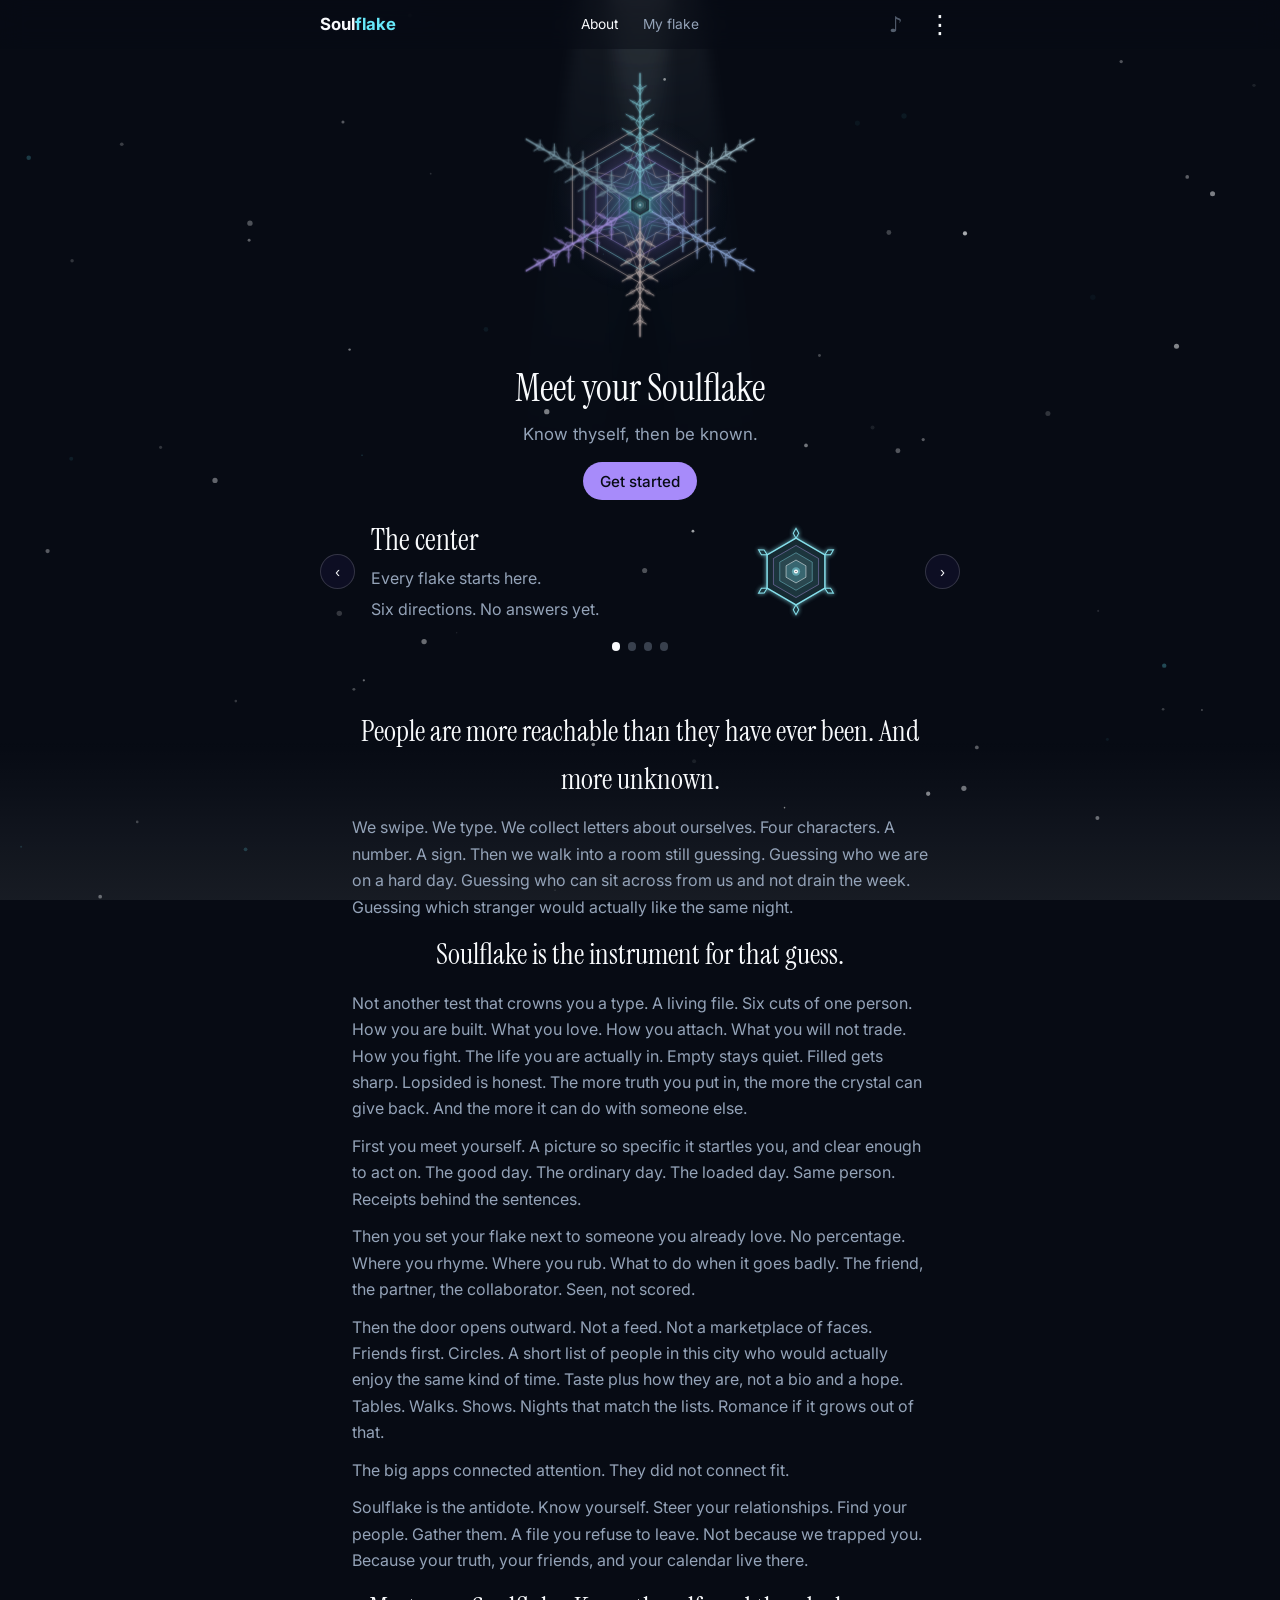
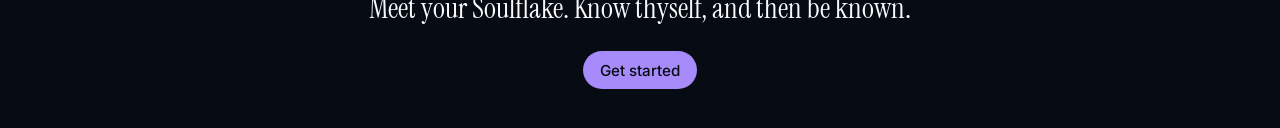
==== index.html @ 06330b5c "Tighter Get started button and less space around it." ====
<!DOCTYPE html>
<html lang="en">
<head>
<meta charset="utf-8" />
<meta name="viewport" content="width=device-width, initial-scale=1" />
<title>Soulflake</title>
<meta name="theme-color" content="#070B14" />
<meta property="og:title" content="Soulflake">
<meta property="og:description" content="Know thyself, and then be known.">
<meta property="og:image" content="https://soulflake.justinterranova.com/assets/share-og.png">
<link rel="icon" type="image/png" href="assets/favicon.png" />
<link href="https://fonts.googleapis.com/css2?family=Instrument+Serif:ital@0;1&family=Inter:wght@400;500;600;700&display=swap" rel="stylesheet" />
<link rel="stylesheet" href="assets/site.css?v=btn2" />
</head>
<body>
<canvas id="snow"></canvas>
<div class="rays"><b></b><b></b><b></b></div>
<div class="ground"></div>
<audio id="ambient" loop src="assets/audio/index-Frozen-Star.mp3"></audio>
<header class="bar">
<div class="wrap top">
  <button type="button" class="wordmark" id="go-welcome">Soul<span class="flake">flake</span></button>
  <div class="nav">
    <button type="button" class="go" data-go="welcome">About</button>
    <button type="button" class="go" data-go="me">My flake</button>
  </div>
  <div class="tools">
    <button type="button" class="icon-btn" id="sound">♪</button>
    <button type="button" class="icon-btn" id="more">&#8942;</button>
    <div class="menu" id="menu">
      <button type="button" data-go="welcome">About</button>
      <button type="button" data-go="me">My flake</button>
      <button type="button" id="menu-reset">Reset</button>
      <button type="button" disabled>Export</button>
      <button type="button" disabled>Import</button>
    </div>
  </div>
</div>
</header>
<main class="wrap" id="view"></main>
<script src="assets/site.js?v=split1"></script>
<script src="assets/sound.js?v=fade6"></script>
</body>
</html>
---- assets/site.css ----
:root{--midnight:#070B14;--violet:#A78BFA;--frost:#F8FAFC;--graphite:#94A3B8}
*{box-sizing:border-box}html,body{margin:0;background:var(--midnight);color:var(--frost);font-family:Inter,system-ui,sans-serif}
button{font-family:inherit;cursor:pointer}
.rays,.rays b{position:fixed;inset:0;pointer-events:none;z-index:0}
.rays{background:none}
.rays b{left:50%;top:-12%;width:7vw;height:88%;background:linear-gradient(180deg, rgba(248,250,252,.22), rgba(103,232,249,.04) 42%, transparent 78%);filter:blur(7px);transform-origin:50% 0;opacity:.38}
.rays b:nth-child(1){transform:translateX(-50%) rotate(-8deg);animation:shimmerRay 7.5s ease-in-out infinite}
.rays b:nth-child(2){transform:translateX(-50%) rotate(0deg);width:5vw;opacity:.28;animation:shimmerRay 9s ease-in-out infinite .8s}
.rays b:nth-child(3){transform:translateX(-50%) rotate(8deg);animation:shimmerRay 8.2s ease-in-out infinite 1.6s}
@keyframes shimmerRay{0%,100%{opacity:.34}50%{opacity:.16}}
#snow{position:fixed;inset:0;width:100%;height:100%;pointer-events:none;z-index:1}
.ground{position:fixed;left:0;right:0;bottom:0;height:18vh;pointer-events:none;z-index:2;background:linear-gradient(180deg,transparent,rgba(248,250,252,.07))}
.bar{position:sticky;top:0;z-index:20;background:rgba(7,11,20,.5);backdrop-filter:blur(12px)}
.wrap{position:relative;z-index:2;width:min(40rem,calc(100% - 2rem));margin:0 auto}
.top{display:grid;grid-template-columns:1fr auto 1fr;align-items:center;padding:.28rem 0;gap:.35rem}
.wordmark{justify-self:start;font-weight:700;font-size:1.05rem;color:#F8FAFC;background:none;border:0;padding:0}.wordmark .flake{color:#67E8F9}
.nav{display:flex;align-items:center;gap:.7rem}
.nav .go{min-height:32px;border:0;background:transparent;color:var(--graphite);font:inherit;font-size:.86rem}
body:not(.me) .nav [data-go="welcome"],body.me .nav [data-go="me"]{color:var(--frost)}
.tools{justify-self:end;display:flex;align-items:center;gap:.25rem;position:relative}
.icon-btn{width:40px;height:40px;border:0;background:transparent;color:var(--frost);font-size:1.35rem;line-height:1;padding:0}
#more{font-size:1.55rem}
.icon-btn.on{color:var(--frost);opacity:1}
.icon-btn.off{color:var(--graphite);opacity:.55}
.menu{display:none;position:absolute;right:0;top:calc(100% + .35rem);min-width:10.5rem;padding:.35rem;border-radius:12px;background:rgba(7,11,20,.92);border:1px solid rgba(248,250,252,.12)}
.menu.open{display:block}
.menu button{display:block;width:100%;text-align:left;border:0;background:transparent;color:var(--frost);font:inherit;font-size:.92rem;padding:.55rem .7rem;border-radius:8px}
.menu button[disabled]{color:var(--graphite);opacity:.45}
.hero{text-align:center;padding:.35rem 0 .55rem}
h1{font-family:"Instrument Serif",serif;font-weight:400;font-size:clamp(1.7rem,5vw,2.4rem);margin:0 0 .7rem}
h2{font-family:"Instrument Serif",serif;font-weight:400;font-size:clamp(1.4rem,4vw,1.85rem);margin:0 0 .45rem}
.rotate{min-height:2rem;max-width:32rem;margin:0 auto .4rem;color:var(--graphite);font-size:1.05rem;opacity:0;transition:opacity 1.8s linear}
.btn{display:inline-flex;align-items:center;justify-content:center;min-height:38px;border-radius:999px;padding:.45rem 1.05rem;font-weight:500;font-size:.95rem;border:0;background:var(--violet);color:var(--midnight)}
.hero-stage{width:min(300px,78vw);margin:0 auto .5rem}
.hero-stage svg{width:100%;height:auto;display:block}
.hero-flake .flake{opacity:1}
.hero-flake .core{transform-origin:0 0;animation:wash 7s ease-in-out infinite;animation-delay:-3.5s}
.hero-flake .spin-bands{transform-origin:0 0;animation:spin-cw 70s linear infinite;animation-delay:-12s}
.hero-flake .spin-crystal{transform-origin:0 0;animation:spin-ccw 56s linear infinite;animation-delay:-9s}
.hero-flake .nucleus{transform:scale(.45);transform-origin:0 0}
@keyframes intro{from{opacity:0}to{opacity:1}}
@keyframes spin-cw{to{transform:rotate(360deg)}}
@keyframes spin-ccw{to{transform:rotate(-360deg)}}
@keyframes wash{0%,100%{opacity:.08;transform:scale(.78)}50%{opacity:.85;transform:scale(1.14)}}
.hero-seed{display:block;width:min(168px,42vw);height:auto;aspect-ratio:1/1;margin:0 auto .7rem}
.name-ask{max-width:22rem;margin:1.1rem auto 0;text-align:center}
body.seated .name-ask{display:none}
.you{display:none;margin:.35rem 0 0;color:var(--graphite)}
body.seated .you{display:block}
.file-row{display:flex;justify-content:center;gap:.55rem;flex-wrap:wrap;margin:1.1rem 0 0}
.file-row .ghost,.name-ask .ghost{min-height:44px;border-radius:999px;padding:.55rem 1rem;border:1px solid rgba(248,250,252,.16);background:transparent;color:var(--frost);font:inherit}
.file-row .ghost[disabled]{opacity:.35;color:var(--graphite);cursor:not-allowed}
.name-ask p.hint{margin:.35rem 0 .9rem;color:var(--graphite)}
.name-ask input{width:100%;min-height:52px;border-radius:14px;border:1px solid rgba(248,250,252,.16);background:rgba(26,21,64,.35);color:var(--frost);font:inherit;font-size:1.1rem;text-align:center}
.name-ask .row{display:flex;gap:.6rem;justify-content:center;flex-wrap:wrap;margin-top:.85rem}
.name-ask .ghost{min-height:52px;padding:.7rem 1.2rem}
.name-ask .picks{display:flex;flex-wrap:wrap;gap:.45rem;justify-content:center}
.name-ask .picks button{min-height:46px;border-radius:999px;padding:.55rem 1rem;border:1px solid rgba(248,250,252,.16);background:rgba(26,21,64,.35);color:var(--frost);font:inherit}
.pitch{padding:.4rem 0 1.2rem}
.slide-row{display:flex;align-items:center;gap:1rem}
.slide-btn{flex:0 0 2.2rem;height:2.2rem;border-radius:999px;border:1px solid rgba(248,250,252,.16);background:rgba(26,21,64,.35);color:var(--frost)}
.slides{flex:1;min-width:0}
.block{margin:0;display:none;align-items:center;gap:1rem}
.block.on{display:flex;flex-direction:row-reverse}
.block img{width:42%;flex:0 0 42%;height:auto;background:transparent}
.block .copy{flex:1}
.block p{color:var(--graphite);line-height:1.6;margin:.35rem 0 0}
.dots{display:flex;justify-content:center;gap:.45rem;margin:.85rem 0 0}
.dots button{width:.55rem;height:.55rem;padding:0;border-radius:999px;border:0;background:rgba(148,163,184,.35)}
.dots button.on{background:var(--frost)}
.vision{max-width:36rem;margin:2.4rem auto 1.2rem}
.vision p{color:var(--graphite);line-height:1.65;margin:.7rem 0}
.vision .fancy{font-family:"Instrument Serif",serif;text-align:center;color:var(--frost);font-size:clamp(1.3rem,3.6vw,1.8rem)}
.bottom{text-align:center;padding:0 0 2.4rem}
@media (max-width:640px){.block.on{flex-direction:column}.block img{width:100%;flex:none}}
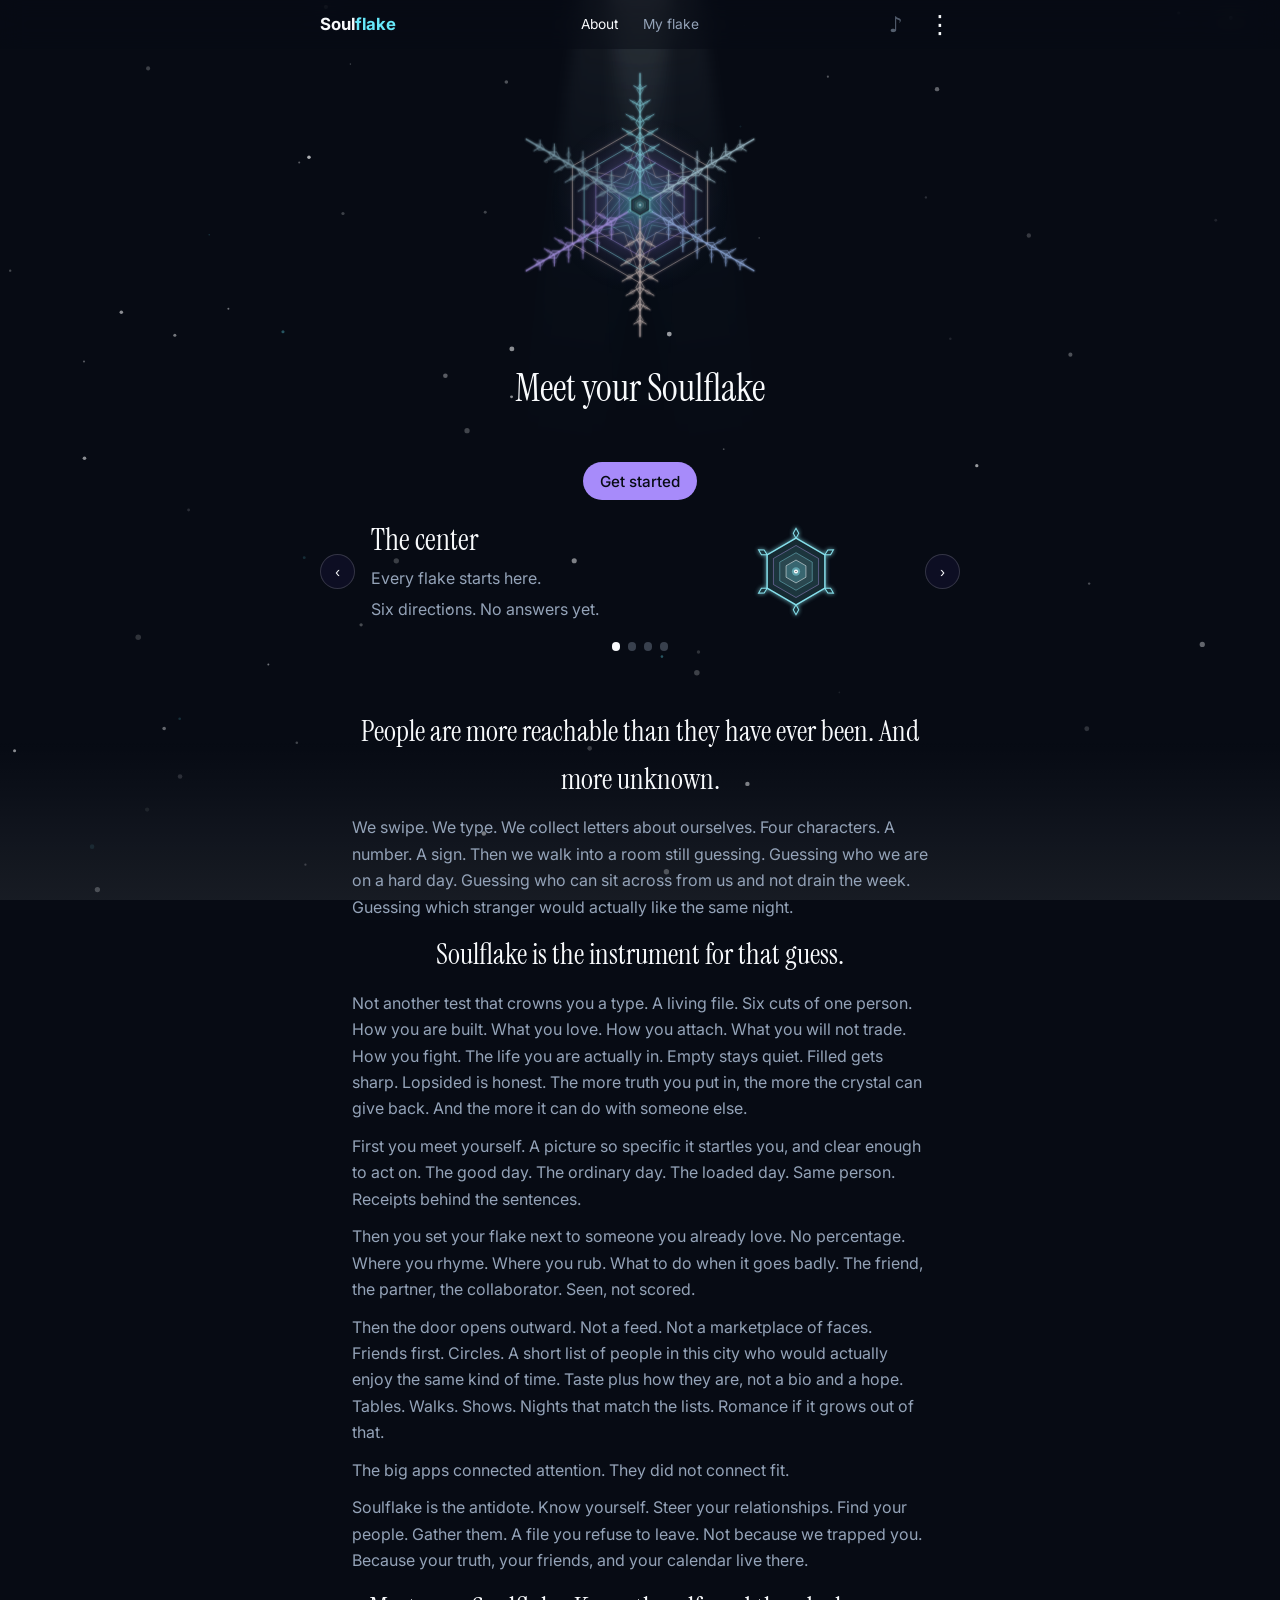
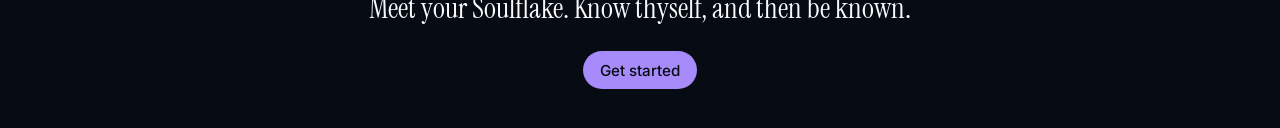
==== commit c6f259f2: "My flake intake uses locked nucleus beats 1, 2, 5, 8." ====
--- a/index.html
+++ b/index.html
@@ -38,7 +38,7 @@
 </div>
 </header>
 <main class="wrap" id="view"></main>
-<script src="assets/site.js?v=split1"></script>
+<script src="assets/site.js?v=beats1"></script>
 <script src="assets/sound.js?v=fade6"></script>
 </body>
 </html>
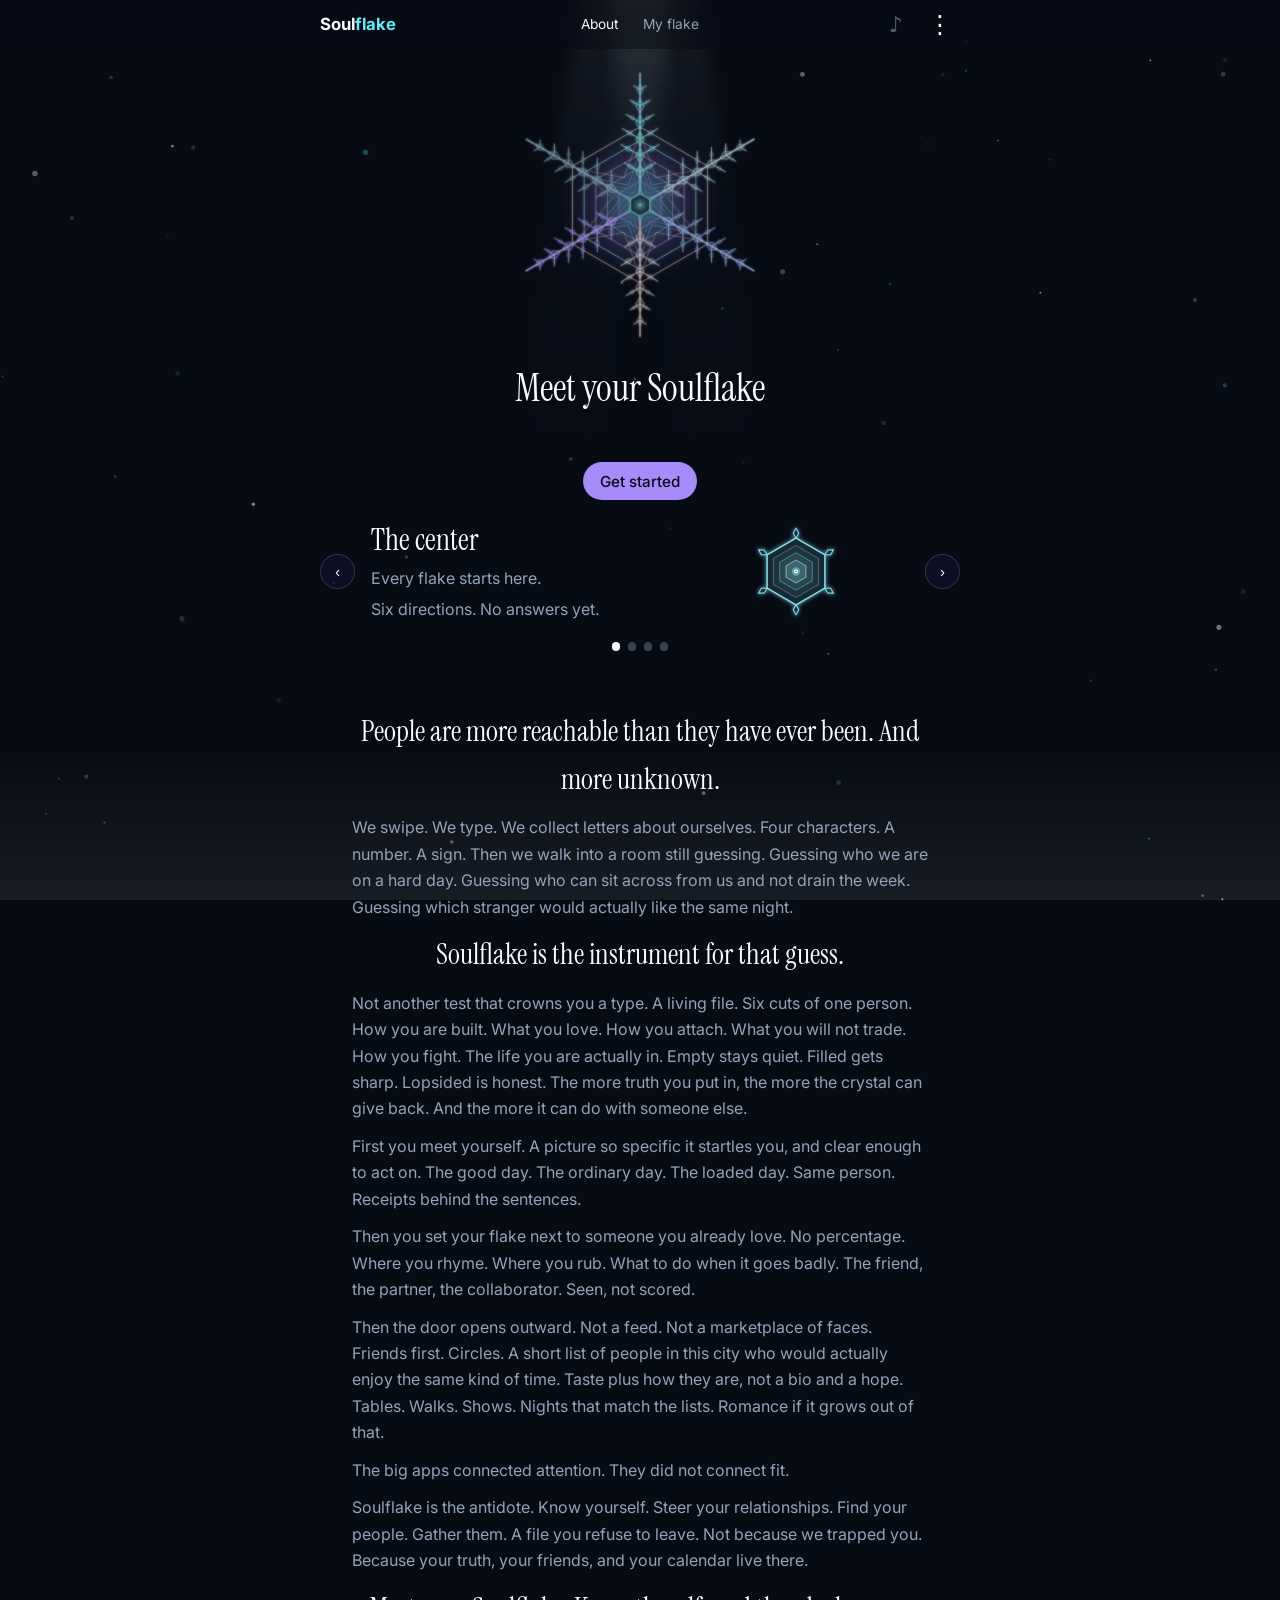
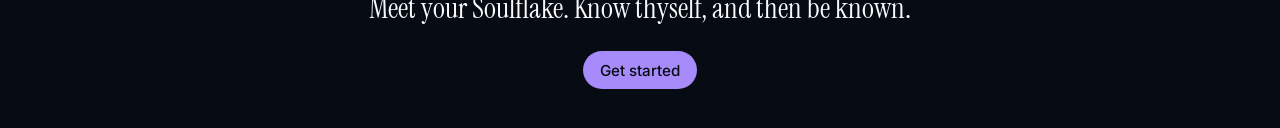
==== commit 92358055: "My flake nucleus uses the Welcome stage size and zooms the viewBox." ====
--- a/index.html
+++ b/index.html
@@ -38,7 +38,7 @@
 </div>
 </header>
 <main class="wrap" id="view"></main>
-<script src="assets/site.js?v=beats1"></script>
+<script src="assets/site.js?v=beats2"></script>
 <script src="assets/sound.js?v=fade6"></script>
 </body>
 </html>
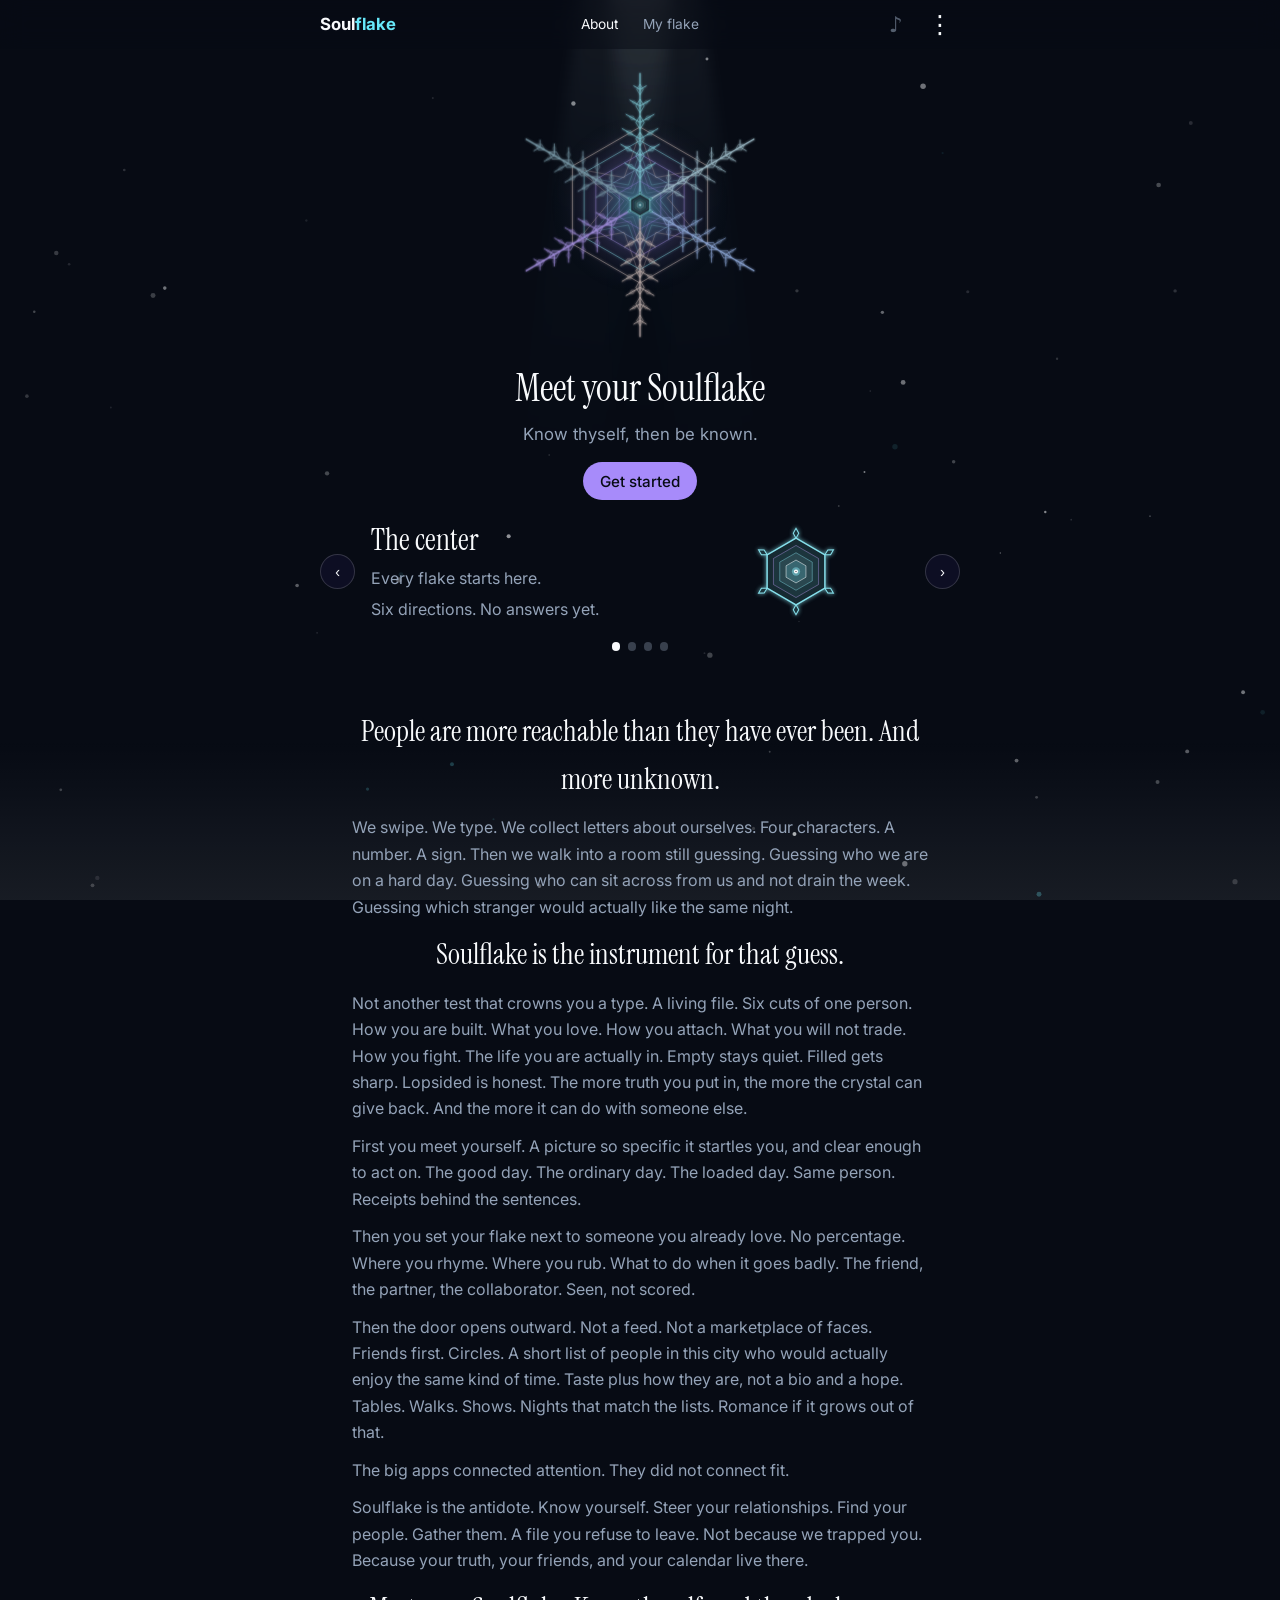
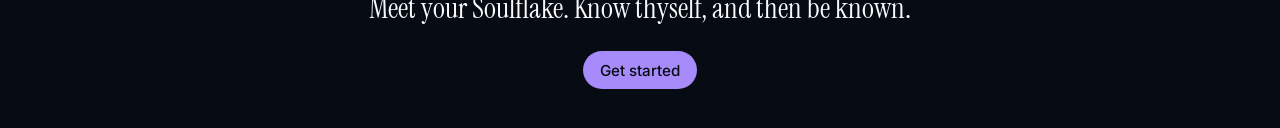
==== commit 4a7ee920: "Fix My flake nucleus frame size, zoom, and beat order." ====
--- a/index.html
+++ b/index.html
@@ -10,7 +10,7 @@
 <meta property="og:image" content="https://soulflake.justinterranova.com/assets/share-og.png">
 <link rel="icon" type="image/png" href="assets/favicon.png" />
 <link href="https://fonts.googleapis.com/css2?family=Instrument+Serif:ital@0;1&family=Inter:wght@400;500;600;700&display=swap" rel="stylesheet" />
-<link rel="stylesheet" href="assets/site.css?v=btn2" />
+<link rel="stylesheet" href="assets/site.css?v=zoom1" />
 </head>
 <body>
 <canvas id="snow"></canvas>
@@ -38,7 +38,7 @@
 </div>
 </header>
 <main class="wrap" id="view"></main>
-<script src="assets/site.js?v=beats2"></script>
+<script src="assets/site.js?v=beats3"></script>
 <script src="assets/sound.js?v=fade6"></script>
 </body>
 </html>
--- a/assets/site.css
+++ b/assets/site.css
@@ -31,8 +31,14 @@
 h2{font-family:"Instrument Serif",serif;font-weight:400;font-size:clamp(1.4rem,4vw,1.85rem);margin:0 0 .45rem}
 .rotate{min-height:2rem;max-width:32rem;margin:0 auto .4rem;color:var(--graphite);font-size:1.05rem;opacity:0;transition:opacity 1.8s linear}
 .btn{display:inline-flex;align-items:center;justify-content:center;min-height:38px;border-radius:999px;padding:.45rem 1.05rem;font-weight:500;font-size:.95rem;border:0;background:var(--violet);color:var(--midnight)}
-.hero-stage{width:min(300px,78vw);margin:0 auto .5rem}
+.hero-stage{width:min(300px,78vw);aspect-ratio:1/1;margin:0 auto .5rem}
 .hero-stage svg{width:100%;height:auto;display:block}
+.me-stage{overflow:hidden;display:grid;place-items:center}
+.me-stage img{width:400px;height:400px;max-width:none;transform-origin:center center}
+.me-stage.z1 img{transform:scale(22)}
+.me-stage.z2 img{transform:scale(12)}
+.me-stage.z5 img{transform:scale(7)}
+.me-stage.z8 img{transform:scale(5.2)}
 .hero-flake .flake{opacity:1}
 .hero-flake .core{transform-origin:0 0;animation:wash 7s ease-in-out infinite;animation-delay:-3.5s}
 .hero-flake .spin-bands{transform-origin:0 0;animation:spin-cw 70s linear infinite;animation-delay:-12s}
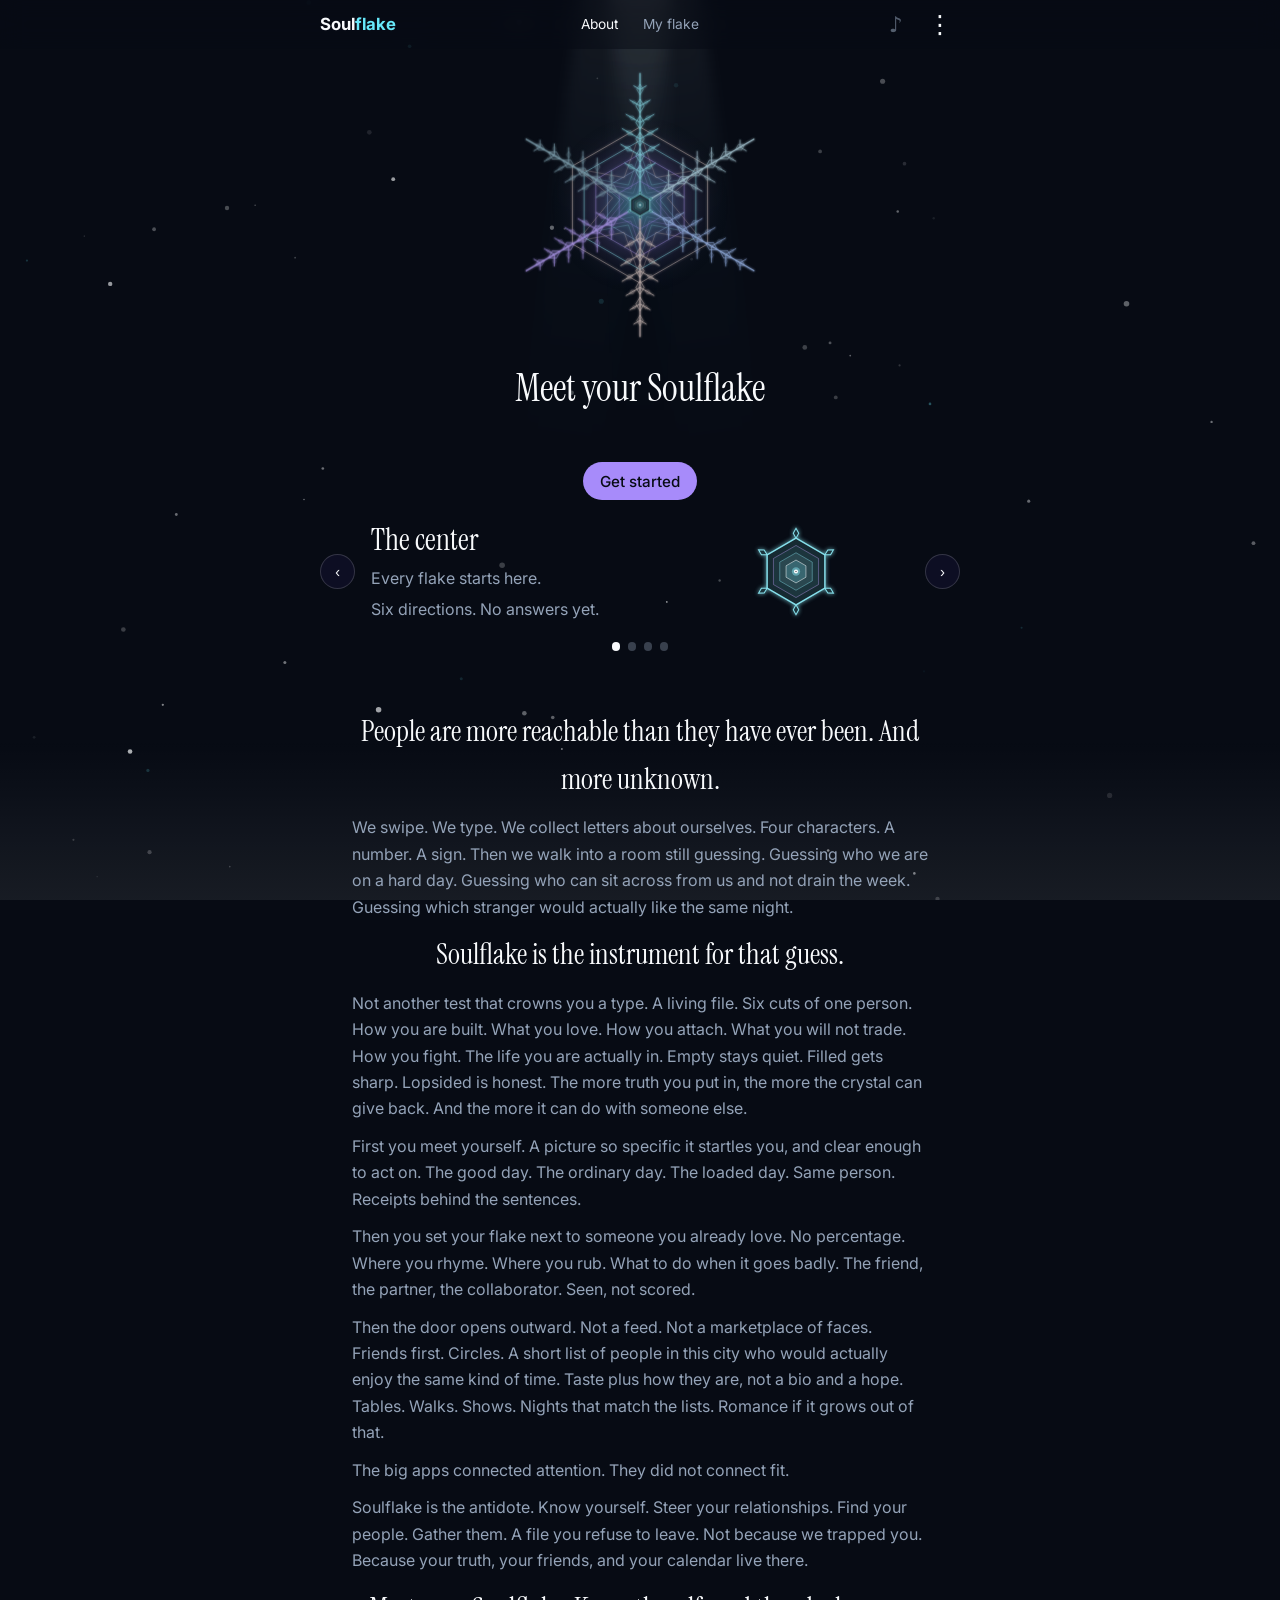
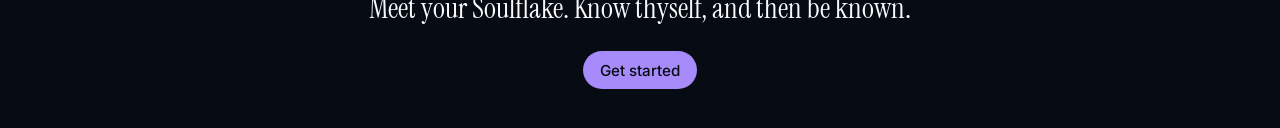
==== commit 0a63f5a2: "Name screen starts with a question mark. Beat 1 appears when a name is typed." ====
--- a/index.html
+++ b/index.html
@@ -10,7 +10,7 @@
 <meta property="og:image" content="https://soulflake.justinterranova.com/assets/share-og.png">
 <link rel="icon" type="image/png" href="assets/favicon.png" />
 <link href="https://fonts.googleapis.com/css2?family=Instrument+Serif:ital@0;1&family=Inter:wght@400;500;600;700&display=swap" rel="stylesheet" />
-<link rel="stylesheet" href="assets/site.css?v=zoom1" />
+<link rel="stylesheet" href="assets/site.css?v=zoom2" />
 </head>
 <body>
 <canvas id="snow"></canvas>
@@ -38,7 +38,7 @@
 </div>
 </header>
 <main class="wrap" id="view"></main>
-<script src="assets/site.js?v=beats3"></script>
+<script src="assets/site.js?v=beats4"></script>
 <script src="assets/sound.js?v=fade6"></script>
 </body>
 </html>
--- a/assets/site.css
+++ b/assets/site.css
@@ -33,12 +33,13 @@
 .btn{display:inline-flex;align-items:center;justify-content:center;min-height:38px;border-radius:999px;padding:.45rem 1.05rem;font-weight:500;font-size:.95rem;border:0;background:var(--violet);color:var(--midnight)}
 .hero-stage{width:min(300px,78vw);aspect-ratio:1/1;margin:0 auto .5rem}
 .hero-stage svg{width:100%;height:auto;display:block}
-.me-stage{overflow:hidden;display:grid;place-items:center}
-.me-stage img{width:400px;height:400px;max-width:none;transform-origin:center center}
-.me-stage.z1 img{transform:scale(22)}
-.me-stage.z2 img{transform:scale(12)}
-.me-stage.z5 img{transform:scale(7)}
-.me-stage.z8 img{transform:scale(5.2)}
+.me-stage{overflow:hidden;display:flex;align-items:center;justify-content:center}
+.me-stage img{width:400px;height:400px;max-width:none;flex:none;transform-origin:center center}
+.me-stage.z1 img{transform:scale(8)}
+.me-stage.z2 img{transform:scale(10)}
+.me-stage.z5 img{transform:scale(6.2)}
+.me-stage.z8 img{transform:scale(4.8)}
+.ask-mark{font-family:"Instrument Serif",serif;font-size:7rem;line-height:1;color:rgba(248,250,252,.72)}
 .hero-flake .flake{opacity:1}
 .hero-flake .core{transform-origin:0 0;animation:wash 7s ease-in-out infinite;animation-delay:-3.5s}
 .hero-flake .spin-bands{transform-origin:0 0;animation:spin-cw 70s linear infinite;animation-delay:-12s}
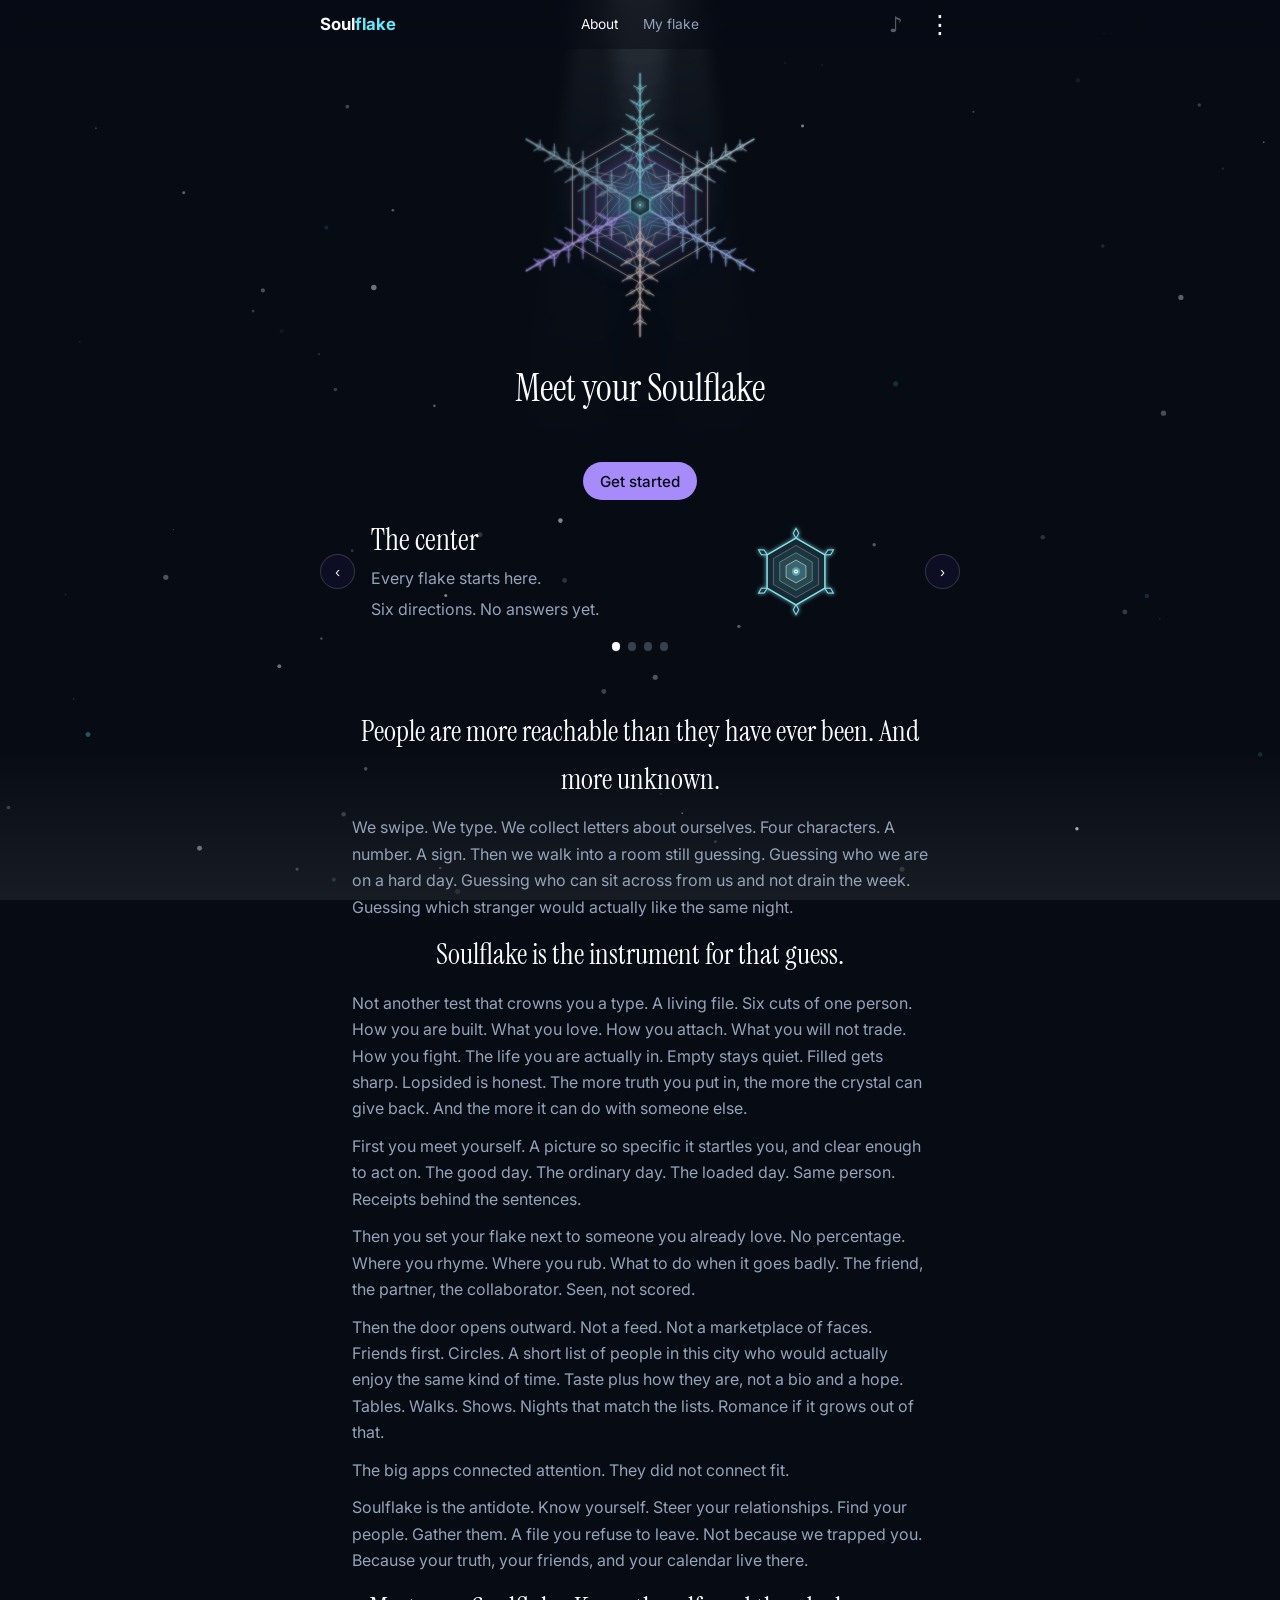
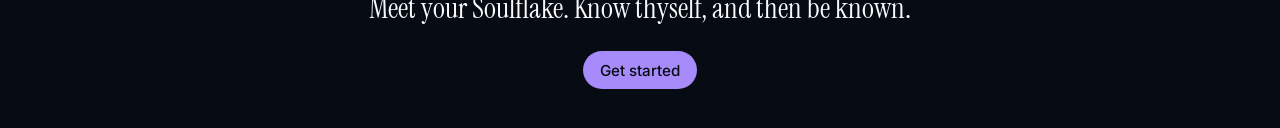
==== commit 3212ebe2: "Show beat 1 whenever a name exists. Hide the question mark with CSS." ====
--- a/index.html
+++ b/index.html
@@ -10,7 +10,7 @@
 <meta property="og:image" content="https://soulflake.justinterranova.com/assets/share-og.png">
 <link rel="icon" type="image/png" href="assets/favicon.png" />
 <link href="https://fonts.googleapis.com/css2?family=Instrument+Serif:ital@0;1&family=Inter:wght@400;500;600;700&display=swap" rel="stylesheet" />
-<link rel="stylesheet" href="assets/site.css?v=zoom2" />
+<link rel="stylesheet" href="assets/site.css?v=zoom3" />
 </head>
 <body>
 <canvas id="snow"></canvas>
@@ -38,7 +38,7 @@
 </div>
 </header>
 <main class="wrap" id="view"></main>
-<script src="assets/site.js?v=beats4"></script>
+<script src="assets/site.js?v=beats5"></script>
 <script src="assets/sound.js?v=fade6"></script>
 </body>
 </html>
--- a/assets/site.css
+++ b/assets/site.css
@@ -40,6 +40,8 @@
 .me-stage.z5 img{transform:scale(6.2)}
 .me-stage.z8 img{transform:scale(4.8)}
 .ask-mark{font-family:"Instrument Serif",serif;font-size:7rem;line-height:1;color:rgba(248,250,252,.72)}
+.me-stage.z0 img{display:none}
+.me-stage:not(.z0) .ask-mark{display:none}
 .hero-flake .flake{opacity:1}
 .hero-flake .core{transform-origin:0 0;animation:wash 7s ease-in-out infinite;animation-delay:-3.5s}
 .hero-flake .spin-bands{transform-origin:0 0;animation:spin-cw 70s linear infinite;animation-delay:-12s}
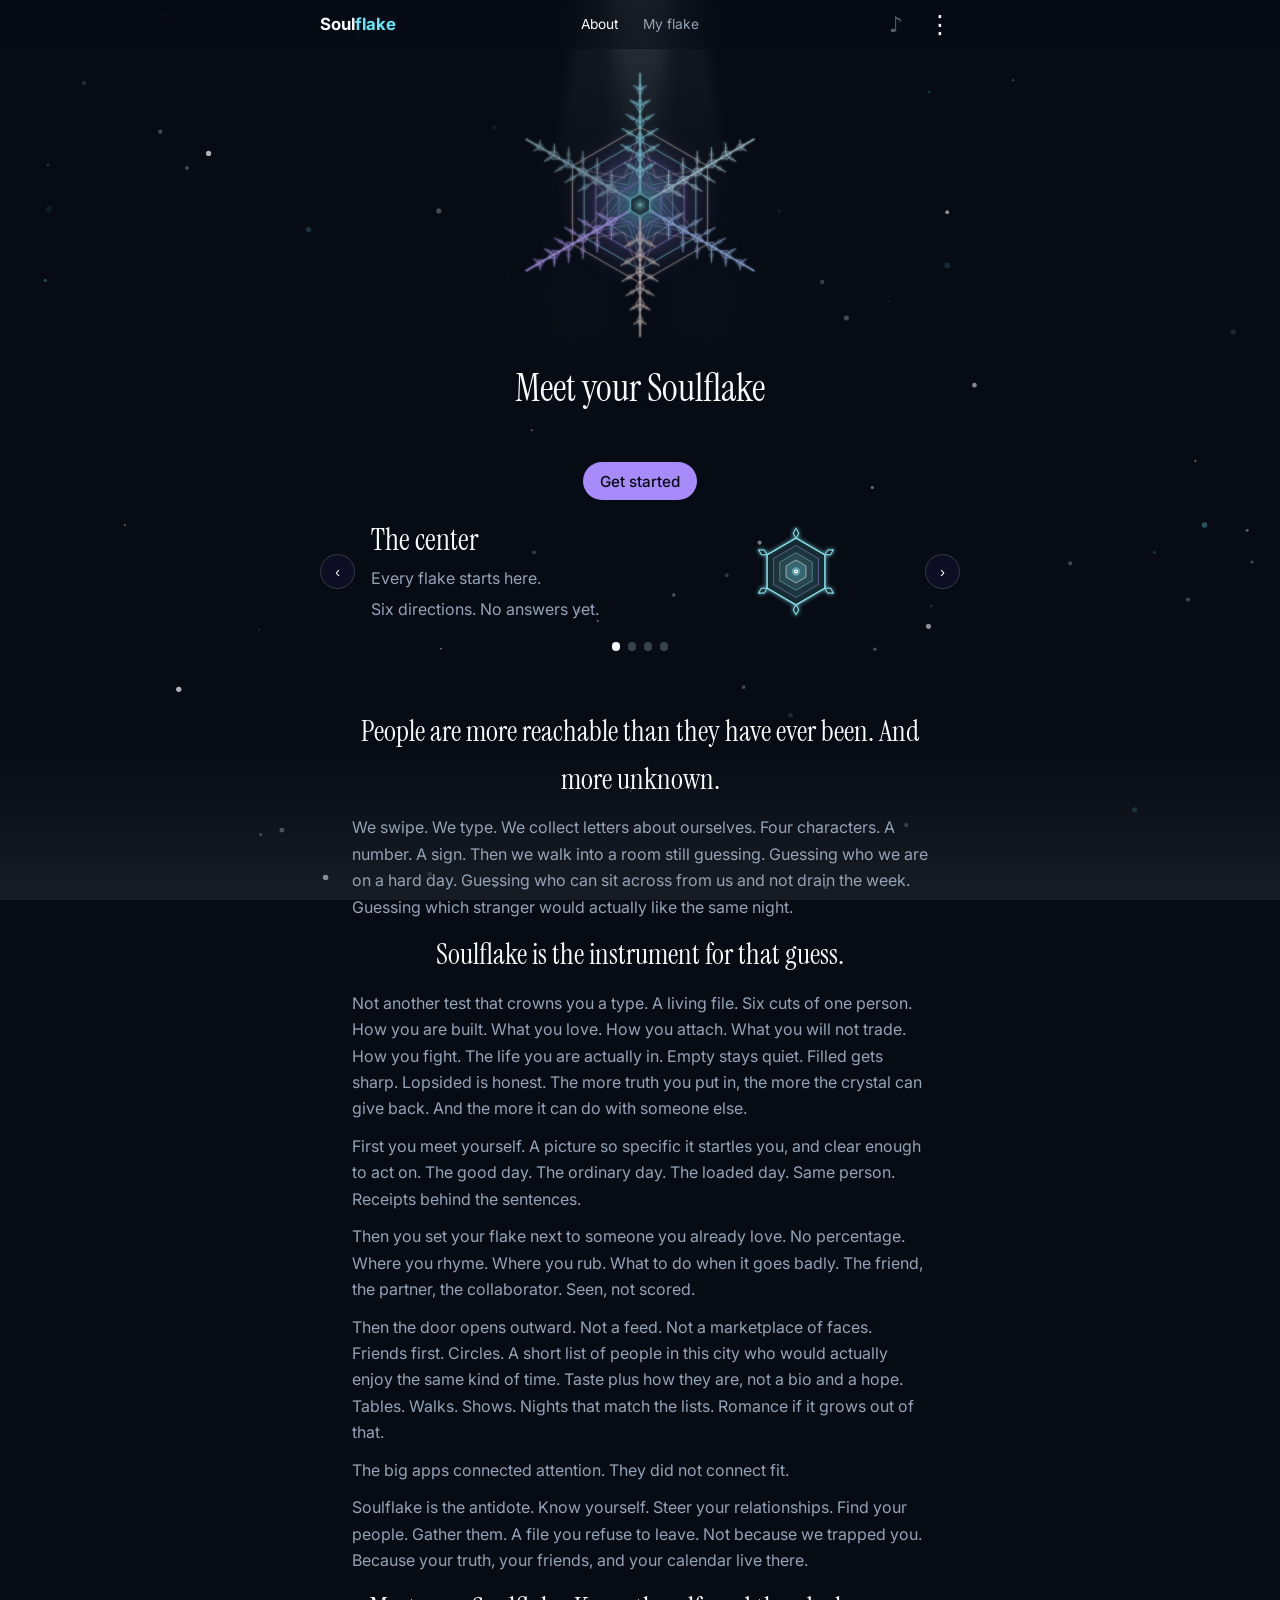
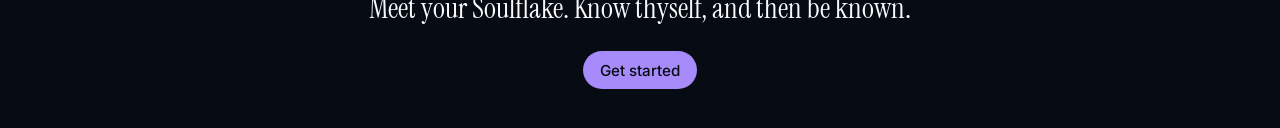
==== commit 568c26f5: "Welcome hero uses crystals-10 arms and trippy-3 motion." ====
--- a/index.html
+++ b/index.html
@@ -10,7 +10,7 @@
 <meta property="og:image" content="https://soulflake.justinterranova.com/assets/share-og.png">
 <link rel="icon" type="image/png" href="assets/favicon.png" />
 <link href="https://fonts.googleapis.com/css2?family=Instrument+Serif:ital@0;1&family=Inter:wght@400;500;600;700&display=swap" rel="stylesheet" />
-<link rel="stylesheet" href="assets/site.css?v=zoom3" />
+<link rel="stylesheet" href="assets/site.css?v=trippy3" />
 </head>
 <body>
 <canvas id="snow"></canvas>
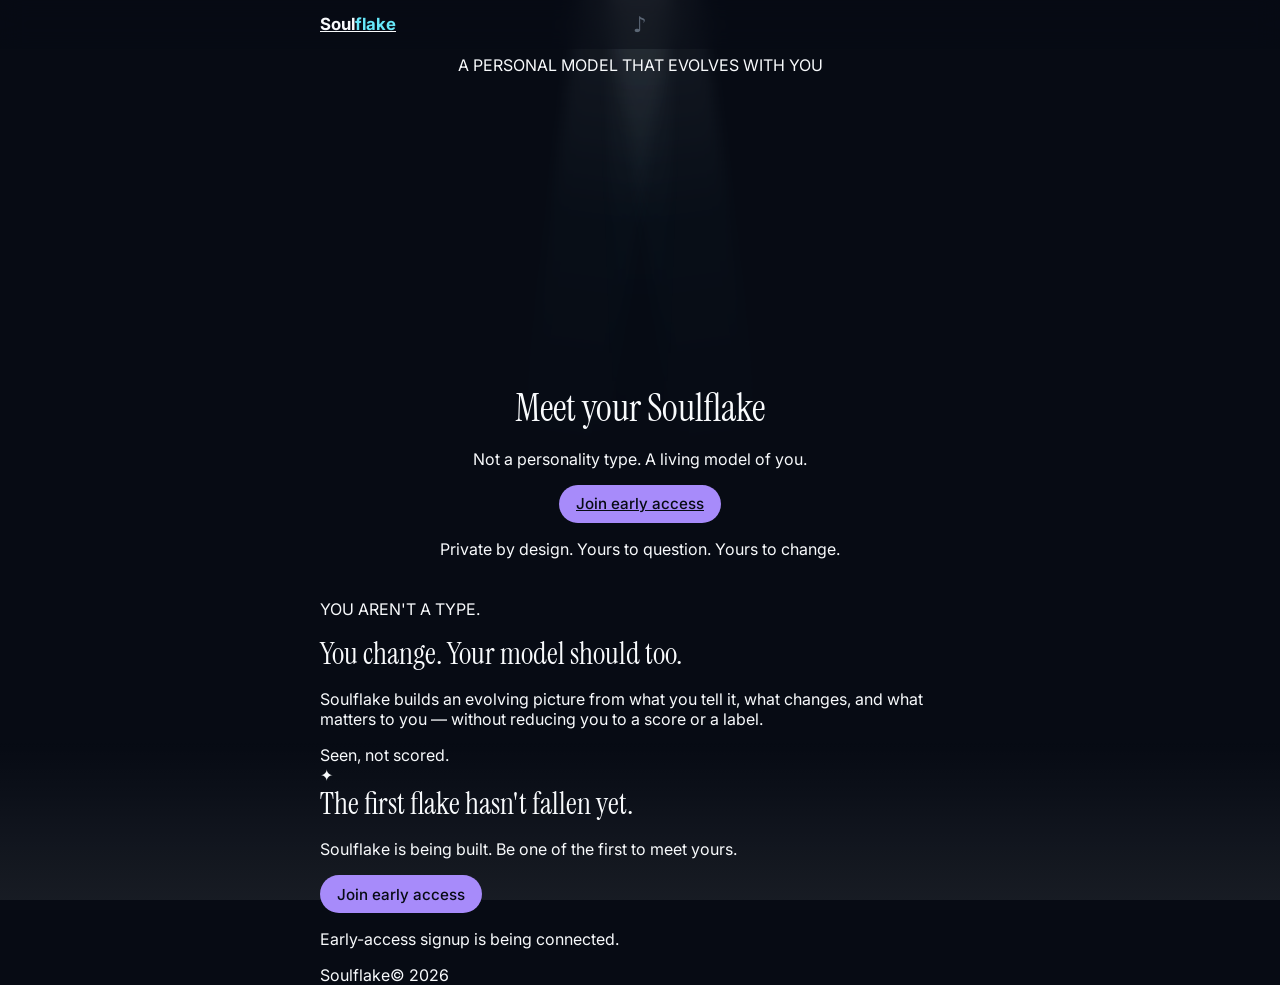
==== commit 9fa8ac56: "Simplify production homepage to single Soulflake view" ====
--- a/index.html
+++ b/index.html
@@ -3,42 +3,63 @@
 <head>
 <meta charset="utf-8" />
 <meta name="viewport" content="width=device-width, initial-scale=1" />
-<title>Soulflake</title>
+<title>Soulflake — A living model of you</title>
+<meta name="description" content="Soulflake is a living model of you — shaped by what you tell it, what changes, and what matters." />
 <meta name="theme-color" content="#070B14" />
 <meta property="og:title" content="Soulflake">
-<meta property="og:description" content="Know thyself, and then be known.">
-<meta property="og:image" content="https://soulflake.justinterranova.com/assets/share-og.png">
+<meta property="og:description" content="A living model of you. Seen, not scored.">
+<meta property="og:image" content="https://soulflake.com/assets/share-og.png">
+<link rel="canonical" href="https://soulflake.com/" />
 <link rel="icon" type="image/png" href="assets/favicon.png" />
 <link href="https://fonts.googleapis.com/css2?family=Instrument+Serif:ital@0;1&family=Inter:wght@400;500;600;700&display=swap" rel="stylesheet" />
-<link rel="stylesheet" href="assets/site.css?v=trippy3" />
+<link rel="stylesheet" href="assets/site.css?v=home1" />
 </head>
-<body>
+<body class="home">
 <canvas id="snow"></canvas>
 <div class="rays"><b></b><b></b><b></b></div>
 <div class="ground"></div>
 <audio id="ambient" loop src="assets/audio/index-Frozen-Star.mp3"></audio>
+
 <header class="bar">
-<div class="wrap top">
-  <button type="button" class="wordmark" id="go-welcome">Soul<span class="flake">flake</span></button>
-  <div class="nav">
-    <button type="button" class="go" data-go="welcome">About</button>
-    <button type="button" class="go" data-go="me">My flake</button>
-  </div>
-  <div class="tools">
-    <button type="button" class="icon-btn" id="sound">♪</button>
-    <button type="button" class="icon-btn" id="more">&#8942;</button>
-    <div class="menu" id="menu">
-      <button type="button" data-go="welcome">About</button>
-      <button type="button" data-go="me">My flake</button>
-      <button type="button" id="menu-reset">Reset</button>
-      <button type="button" disabled>Export</button>
-      <button type="button" disabled>Import</button>
+  <div class="wrap top home-top">
+    <a class="wordmark home-wordmark" href="/" aria-label="Soulflake home">Soul<span class="flake">flake</span></a>
+    <div class="tools">
+      <button type="button" class="icon-btn" id="sound" aria-label="Toggle ambient sound">♪</button>
     </div>
   </div>
-</div>
 </header>
-<main class="wrap" id="view"></main>
-<script src="assets/site.js?v=beats5"></script>
+
+<main class="wrap home-main">
+  <section class="hero home-hero" aria-labelledby="hero-title">
+    <div class="eyebrow">A PERSONAL MODEL THAT EVOLVES WITH YOU</div>
+    <div class="hero-stage home-flake" id="hero-stage" aria-hidden="true"></div>
+    <h1 id="hero-title">Meet your Soulflake</h1>
+    <p class="home-lede">Not a personality type. A living model of you.</p>
+    <a class="btn home-cta" href="#early-access">Join early access</a>
+    <p class="micro">Private by design. Yours to question. Yours to change.</p>
+  </section>
+
+  <section class="home-reveal" aria-label="What Soulflake is">
+    <p class="reveal-kicker">YOU AREN'T A TYPE.</p>
+    <h2>You change. Your model should too.</h2>
+    <p>Soulflake builds an evolving picture from what you tell it, what changes, and what matters to you — without reducing you to a score or a label.</p>
+    <div class="principle">Seen, not scored.</div>
+  </section>
+
+  <section class="home-access" id="early-access" aria-labelledby="access-title">
+    <div class="access-mark">✦</div>
+    <h2 id="access-title">The first flake hasn't fallen yet.</h2>
+    <p>Soulflake is being built. Be one of the first to meet yours.</p>
+    <button class="btn home-cta pending-cta" type="button" disabled>Join early access</button>
+    <p class="micro">Early-access signup is being connected.</p>
+  </section>
+</main>
+
+<footer class="home-footer wrap">
+  <span>Soulflake</span><span>© 2026</span>
+</footer>
+
+<script src="assets/home.js?v=home1"></script>
 <script src="assets/sound.js?v=fade6"></script>
 </body>
 </html>
--- a/assets/site.css
+++ b/assets/site.css
@@ -47,6 +47,31 @@
 .hero-flake .spin-bands{transform-origin:0 0;animation:spin-cw 70s linear infinite;animation-delay:-12s}
 .hero-flake .spin-crystal{transform-origin:0 0;animation:spin-ccw 56s linear infinite;animation-delay:-9s}
 .hero-flake .nucleus{transform:scale(.45);transform-origin:0 0}
+.hero-flake .seat{animation:seat 8s ease-in-out 1.6s infinite}
+.hero-flake .rg0{animation:ring0 4.2s ease-in-out 1.6s infinite}
+.hero-flake .rg1{animation:ring1 6s ease-in-out 2s infinite}
+.hero-flake .rg2{animation:ring2 3.6s ease-in-out 2.6s infinite}
+.hero-flake .rg3{animation:ring3 7s ease-in-out 1.8s infinite}
+.hero-flake .rg4{animation:ring4 5.4s ease-in-out 3.2s infinite}
+.hero-flake .rg5{animation:ring5 3s ease-in-out 2.3s infinite}
+.hero-flake .n1,.hero-flake .n2,.hero-flake .n3,.hero-flake .n4{transform-origin:0 0}
+.hero-flake .n1{animation:flutter1 5.6s ease-in-out 1.6s infinite}
+.hero-flake .n2{animation:flutter2 5.6s ease-in-out 1.95s infinite}
+.hero-flake .n3{animation:flutter3 5.6s ease-in-out 2.3s infinite}
+.hero-flake .n4{animation:flutter4 5.6s ease-in-out 2.65s infinite}
+.hero-flake .eye{transform-origin:0 0;animation:blink 22s ease-in-out 1.6s infinite}
+@keyframes seat{0%,100%{opacity:.45}50%{opacity:.7}}
+@keyframes ring0{0%,100%{opacity:.55}50%{opacity:.95}}
+@keyframes ring1{0%,100%{opacity:.9}50%{opacity:.6}}
+@keyframes ring2{0%,100%{opacity:.65}50%{opacity:1}}
+@keyframes ring3{0%,100%{opacity:.85}50%{opacity:.58}}
+@keyframes ring4{0%,100%{opacity:.6}50%{opacity:1}}
+@keyframes ring5{0%,100%{opacity:1}50%{opacity:.7}}
+@keyframes flutter1{0%,100%{transform:scale(1);opacity:.88}50%{transform:scale(.96);opacity:1}}
+@keyframes flutter2{0%,100%{transform:scale(1);opacity:.82}50%{transform:scale(1.04);opacity:1}}
+@keyframes flutter3{0%,100%{transform:scale(1);opacity:.86}50%{transform:scale(.95);opacity:1}}
+@keyframes flutter4{0%,100%{transform:scale(1);opacity:.8}50%{transform:scale(1.05);opacity:1}}
+@keyframes blink{0%,93%,100%{transform:scaleY(1)}94.1%,94.4%{transform:scaleY(.06)}94.9%,95.2%{transform:scaleY(1)}95.6%,95.9%{transform:scaleY(.06)}}
 @keyframes intro{from{opacity:0}to{opacity:1}}
 @keyframes spin-cw{to{transform:rotate(360deg)}}
 @keyframes spin-ccw{to{transform:rotate(-360deg)}}
